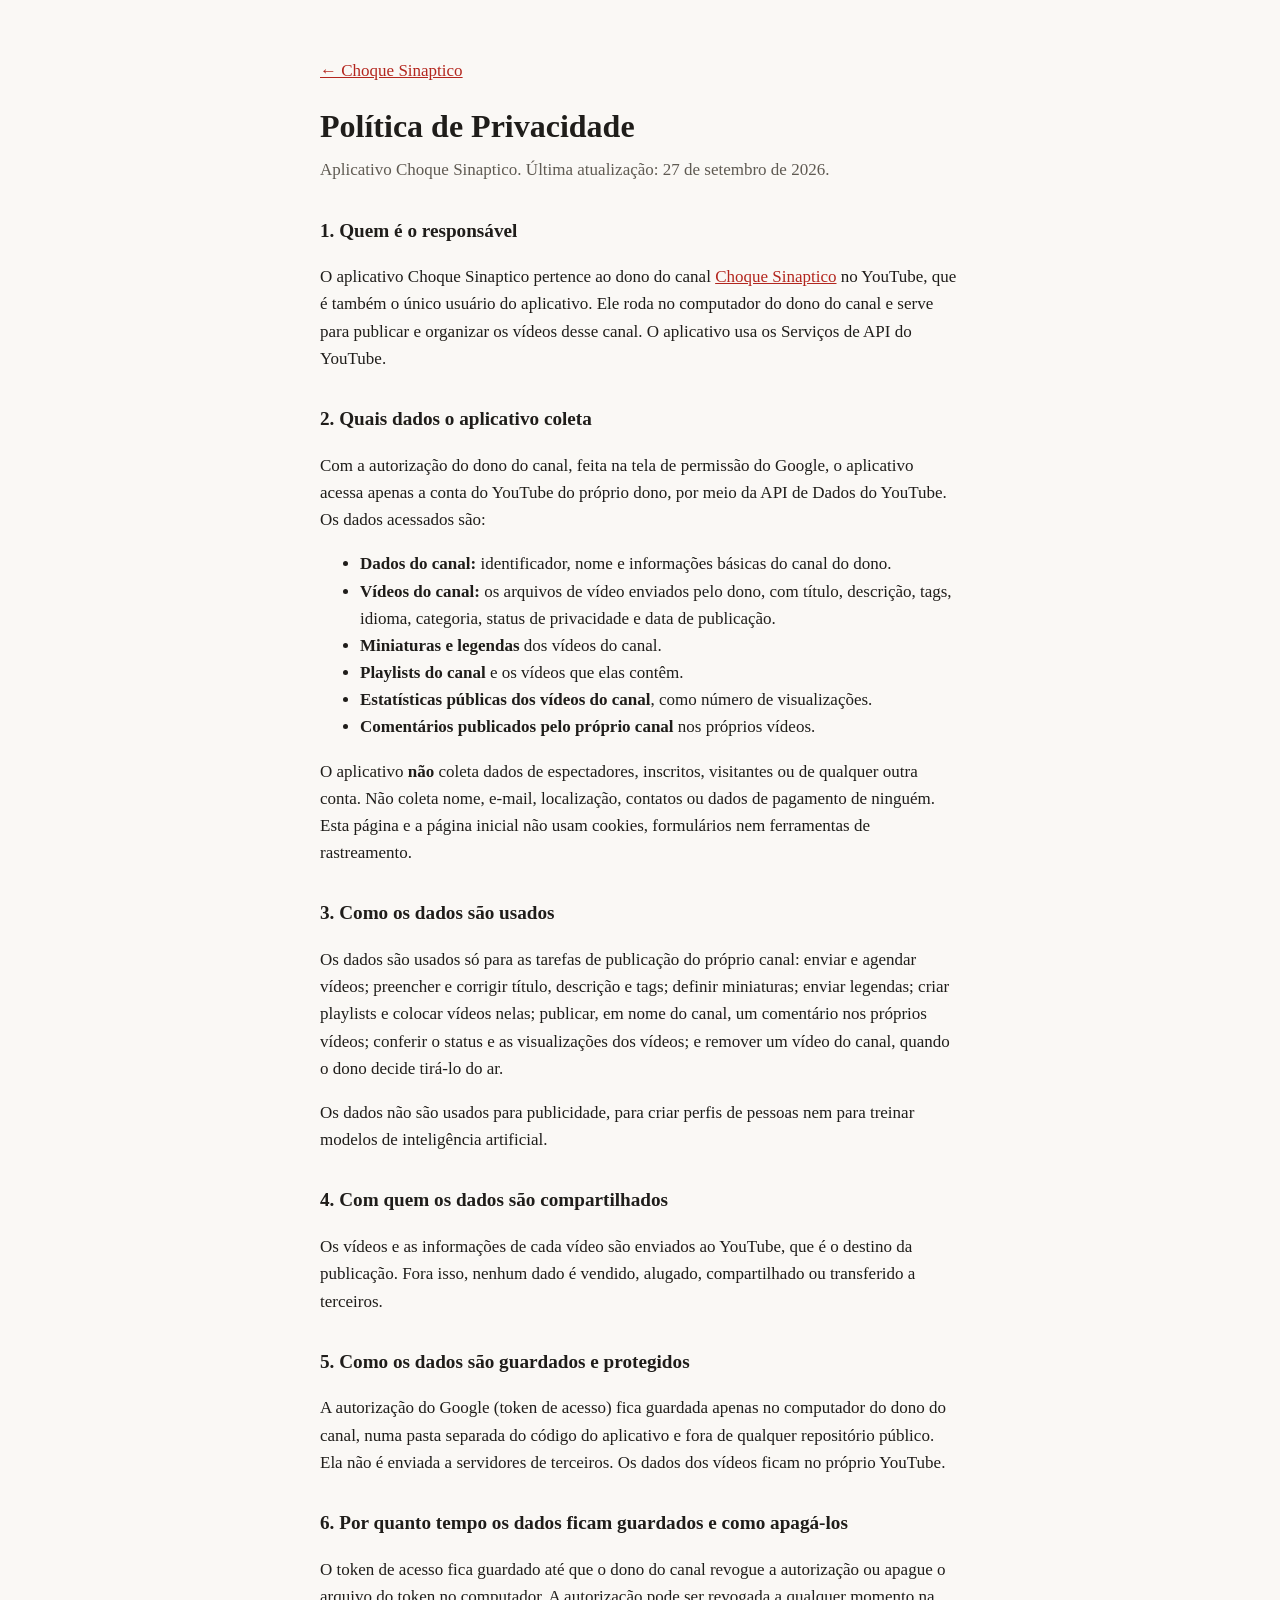
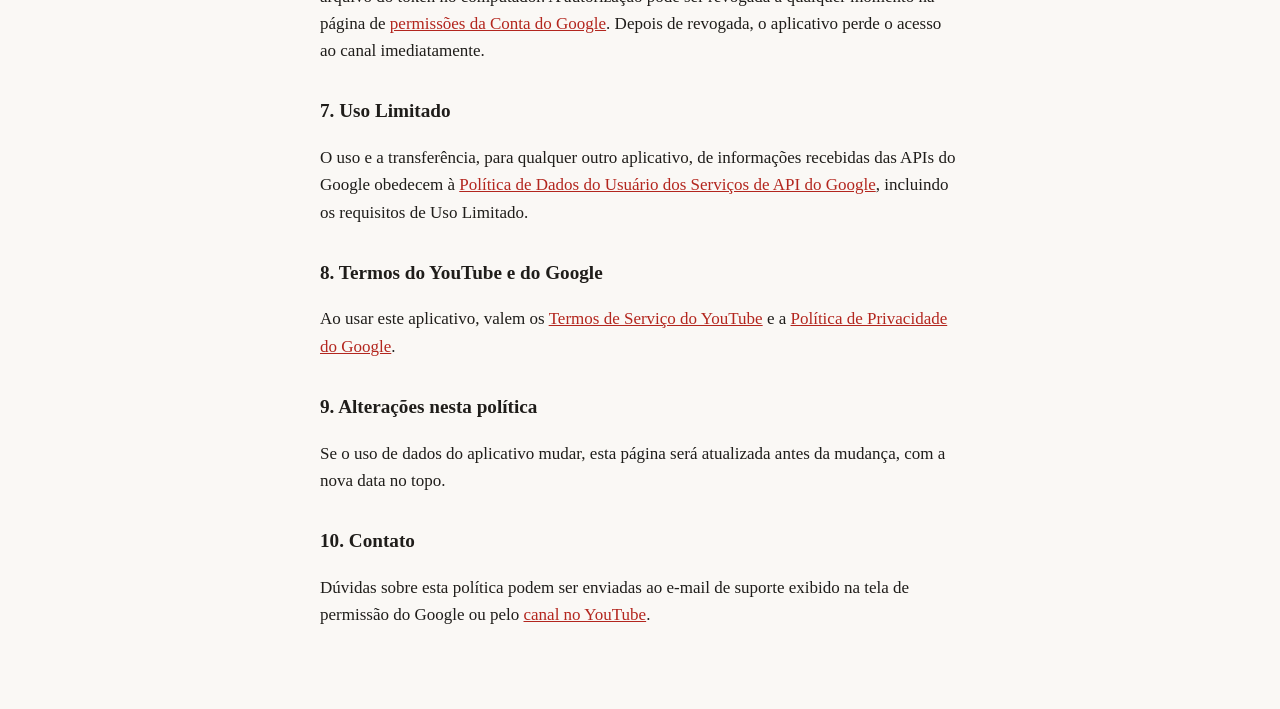
==== docs/privacidade.html @ add7c1a5 "Site do app Choque Sinaptico: página inicial e política de privacidade Servido pelo GitHub Pages a p" ====
<!doctype html>
<html lang="pt-BR">
<head>
<meta charset="utf-8">
<meta name="viewport" content="width=device-width, initial-scale=1">
<meta http-equiv="Content-Security-Policy" content="default-src 'none'; style-src 'self'; img-src 'self'; base-uri 'none'; form-action 'none'">
<meta name="referrer" content="no-referrer">
<title>Política de Privacidade do aplicativo Choque Sinaptico</title>
<link rel="stylesheet" href="estilo.css">
</head>
<body>
<main>
  <p><a href="https://maathmartins-ux.github.io/">← Choque Sinaptico</a></p>
  <h1>Política de Privacidade</h1>
  <p class="sub">Aplicativo Choque Sinaptico. Última atualização: 27 de setembro de 2026.</p>

  <h2>1. Quem é o responsável</h2>
  <p>O aplicativo Choque Sinaptico pertence ao dono do canal <a href="https://www.youtube.com/@choquesinaptico2760">Choque Sinaptico</a> no YouTube, que é também o único usuário do aplicativo. Ele roda no computador do dono do canal e serve para publicar e organizar os vídeos desse canal. O aplicativo usa os Serviços de API do YouTube.</p>

  <h2>2. Quais dados o aplicativo coleta</h2>
  <p>Com a autorização do dono do canal, feita na tela de permissão do Google, o aplicativo acessa apenas a conta do YouTube do próprio dono, por meio da API de Dados do YouTube. Os dados acessados são:</p>
  <ul>
    <li><strong>Dados do canal:</strong> identificador, nome e informações básicas do canal do dono.</li>
    <li><strong>Vídeos do canal:</strong> os arquivos de vídeo enviados pelo dono, com título, descrição, tags, idioma, categoria, status de privacidade e data de publicação.</li>
    <li><strong>Miniaturas e legendas</strong> dos vídeos do canal.</li>
    <li><strong>Playlists do canal</strong> e os vídeos que elas contêm.</li>
    <li><strong>Estatísticas públicas dos vídeos do canal</strong>, como número de visualizações.</li>
    <li><strong>Comentários publicados pelo próprio canal</strong> nos próprios vídeos.</li>
  </ul>
  <p>O aplicativo <strong>não</strong> coleta dados de espectadores, inscritos, visitantes ou de qualquer outra conta. Não coleta nome, e-mail, localização, contatos ou dados de pagamento de ninguém. Esta página e a página inicial não usam cookies, formulários nem ferramentas de rastreamento.</p>

  <h2>3. Como os dados são usados</h2>
  <p>Os dados são usados só para as tarefas de publicação do próprio canal: enviar e agendar vídeos; preencher e corrigir título, descrição e tags; definir miniaturas; enviar legendas; criar playlists e colocar vídeos nelas; publicar, em nome do canal, um comentário nos próprios vídeos; conferir o status e as visualizações dos vídeos; e remover um vídeo do canal, quando o dono decide tirá-lo do ar.</p>
  <p>Os dados não são usados para publicidade, para criar perfis de pessoas nem para treinar modelos de inteligência artificial.</p>

  <h2>4. Com quem os dados são compartilhados</h2>
  <p>Os vídeos e as informações de cada vídeo são enviados ao YouTube, que é o destino da publicação. Fora isso, nenhum dado é vendido, alugado, compartilhado ou transferido a terceiros.</p>

  <h2>5. Como os dados são guardados e protegidos</h2>
  <p>A autorização do Google (token de acesso) fica guardada apenas no computador do dono do canal, numa pasta separada do código do aplicativo e fora de qualquer repositório público. Ela não é enviada a servidores de terceiros. Os dados dos vídeos ficam no próprio YouTube.</p>

  <h2>6. Por quanto tempo os dados ficam guardados e como apagá-los</h2>
  <p>O token de acesso fica guardado até que o dono do canal revogue a autorização ou apague o arquivo do token no computador. A autorização pode ser revogada a qualquer momento na página de <a href="https://myaccount.google.com/permissions">permissões da Conta do Google</a>. Depois de revogada, o aplicativo perde o acesso ao canal imediatamente.</p>

  <h2>7. Uso Limitado</h2>
  <p>O uso e a transferência, para qualquer outro aplicativo, de informações recebidas das APIs do Google obedecem à <a href="https://developers.google.com/terms/api-services-user-data-policy">Política de Dados do Usuário dos Serviços de API do Google</a>, incluindo os requisitos de Uso Limitado.</p>

  <h2>8. Termos do YouTube e do Google</h2>
  <p>Ao usar este aplicativo, valem os <a href="https://www.youtube.com/t/terms">Termos de Serviço do YouTube</a> e a <a href="https://policies.google.com/privacy">Política de Privacidade do Google</a>.</p>

  <h2>9. Alterações nesta política</h2>
  <p>Se o uso de dados do aplicativo mudar, esta página será atualizada antes da mudança, com a nova data no topo.</p>

  <h2>10. Contato</h2>
  <p>Dúvidas sobre esta política podem ser enviadas ao e-mail de suporte exibido na tela de permissão do Google ou pelo <a href="https://www.youtube.com/@choquesinaptico2760">canal no YouTube</a>.</p>
</main>
</body>
</html>
---- docs/estilo.css ----
:root { --fundo: #faf8f5; --texto: #1f1d1a; --suave: #5f5a52; --destaque: #b3261e; }
@media (prefers-color-scheme: dark) {
  :root { --fundo: #161513; --texto: #ece8e1; --suave: #a8a196; --destaque: #f2b8b5; }
}
* { box-sizing: border-box; }
body { margin: 0; background: var(--fundo); color: var(--texto);
       font: 17px/1.6 Georgia, "Times New Roman", serif; }
main { max-width: 42rem; margin: 0 auto; padding: 2.5rem 1rem 4rem; }
h1 { font-size: 2rem; margin: 0 0 .25rem; }
h2 { font-size: 1.2rem; margin-top: 2rem; }
.sub { color: var(--suave); margin-top: 0; }
a { color: var(--destaque); }
.botao { display: inline-block; padding: .55rem 1rem; border: 1px solid var(--destaque);
         border-radius: 6px; text-decoration: none; }
nav { margin-top: 2.5rem; padding-top: 1rem; border-top: 1px solid var(--suave); }
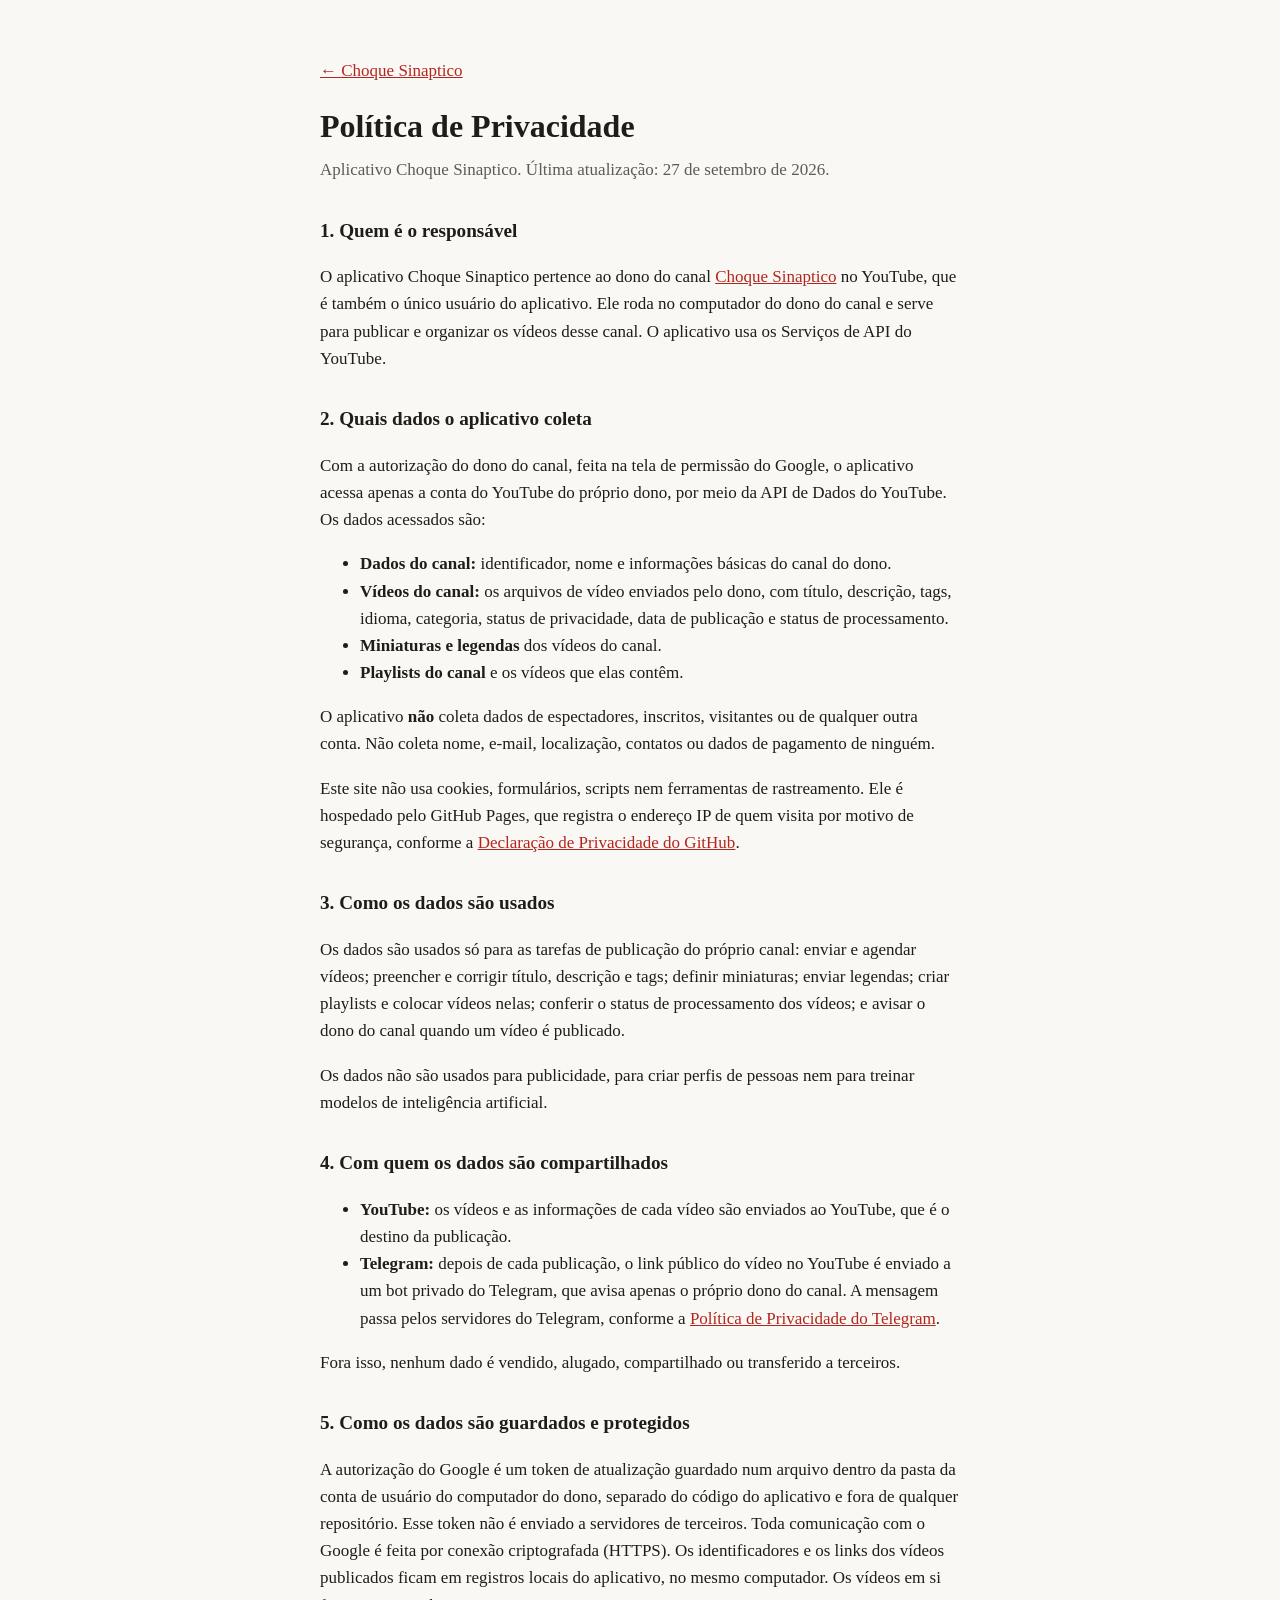
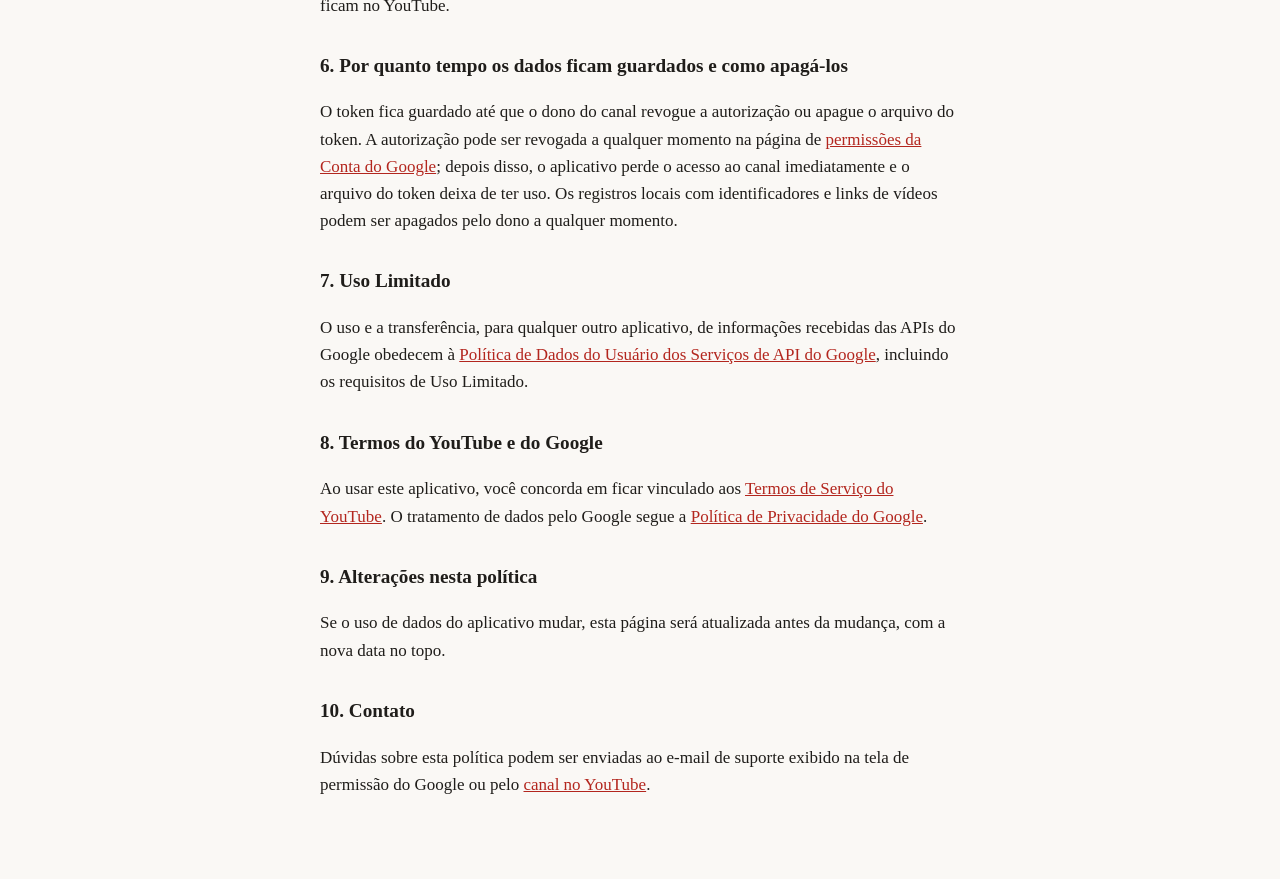
==== commit 69b83d43: "Blindagem do site: trava em 3 hooks, lista branca e política corrigida Achados da auditoria adversar" ====
--- a/docs/privacidade.html
+++ b/docs/privacidade.html
@@ -15,44 +15,47 @@
   <p class="sub">Aplicativo Choque Sinaptico. Última atualização: 27 de setembro de 2026.</p>
 
   <h2>1. Quem é o responsável</h2>
-  <p>O aplicativo Choque Sinaptico pertence ao dono do canal <a href="https://www.youtube.com/@choquesinaptico2760">Choque Sinaptico</a> no YouTube, que é também o único usuário do aplicativo. Ele roda no computador do dono do canal e serve para publicar e organizar os vídeos desse canal. O aplicativo usa os Serviços de API do YouTube.</p>
+  <p>O aplicativo Choque Sinaptico pertence ao dono do canal <a href="https://www.youtube.com/channel/UCyptkqSZVcgpMFShxWrNfuQ">Choque Sinaptico</a> no YouTube, que é também o único usuário do aplicativo. Ele roda no computador do dono do canal e serve para publicar e organizar os vídeos desse canal. O aplicativo usa os Serviços de API do YouTube.</p>
 
   <h2>2. Quais dados o aplicativo coleta</h2>
   <p>Com a autorização do dono do canal, feita na tela de permissão do Google, o aplicativo acessa apenas a conta do YouTube do próprio dono, por meio da API de Dados do YouTube. Os dados acessados são:</p>
   <ul>
     <li><strong>Dados do canal:</strong> identificador, nome e informações básicas do canal do dono.</li>
-    <li><strong>Vídeos do canal:</strong> os arquivos de vídeo enviados pelo dono, com título, descrição, tags, idioma, categoria, status de privacidade e data de publicação.</li>
+    <li><strong>Vídeos do canal:</strong> os arquivos de vídeo enviados pelo dono, com título, descrição, tags, idioma, categoria, status de privacidade, data de publicação e status de processamento.</li>
     <li><strong>Miniaturas e legendas</strong> dos vídeos do canal.</li>
     <li><strong>Playlists do canal</strong> e os vídeos que elas contêm.</li>
-    <li><strong>Estatísticas públicas dos vídeos do canal</strong>, como número de visualizações.</li>
-    <li><strong>Comentários publicados pelo próprio canal</strong> nos próprios vídeos.</li>
   </ul>
-  <p>O aplicativo <strong>não</strong> coleta dados de espectadores, inscritos, visitantes ou de qualquer outra conta. Não coleta nome, e-mail, localização, contatos ou dados de pagamento de ninguém. Esta página e a página inicial não usam cookies, formulários nem ferramentas de rastreamento.</p>
+  <p>O aplicativo <strong>não</strong> coleta dados de espectadores, inscritos, visitantes ou de qualquer outra conta. Não coleta nome, e-mail, localização, contatos ou dados de pagamento de ninguém.</p>
+  <p>Este site não usa cookies, formulários, scripts nem ferramentas de rastreamento. Ele é hospedado pelo GitHub Pages, que registra o endereço IP de quem visita por motivo de segurança, conforme a <a href="https://docs.github.com/en/site-policy/privacy-policies/github-general-privacy-statement">Declaração de Privacidade do GitHub</a>.</p>
 
   <h2>3. Como os dados são usados</h2>
-  <p>Os dados são usados só para as tarefas de publicação do próprio canal: enviar e agendar vídeos; preencher e corrigir título, descrição e tags; definir miniaturas; enviar legendas; criar playlists e colocar vídeos nelas; publicar, em nome do canal, um comentário nos próprios vídeos; conferir o status e as visualizações dos vídeos; e remover um vídeo do canal, quando o dono decide tirá-lo do ar.</p>
+  <p>Os dados são usados só para as tarefas de publicação do próprio canal: enviar e agendar vídeos; preencher e corrigir título, descrição e tags; definir miniaturas; enviar legendas; criar playlists e colocar vídeos nelas; conferir o status de processamento dos vídeos; e avisar o dono do canal quando um vídeo é publicado.</p>
   <p>Os dados não são usados para publicidade, para criar perfis de pessoas nem para treinar modelos de inteligência artificial.</p>
 
   <h2>4. Com quem os dados são compartilhados</h2>
-  <p>Os vídeos e as informações de cada vídeo são enviados ao YouTube, que é o destino da publicação. Fora isso, nenhum dado é vendido, alugado, compartilhado ou transferido a terceiros.</p>
+  <ul>
+    <li><strong>YouTube:</strong> os vídeos e as informações de cada vídeo são enviados ao YouTube, que é o destino da publicação.</li>
+    <li><strong>Telegram:</strong> depois de cada publicação, o link público do vídeo no YouTube é enviado a um bot privado do Telegram, que avisa apenas o próprio dono do canal. A mensagem passa pelos servidores do Telegram, conforme a <a href="https://telegram.org/privacy">Política de Privacidade do Telegram</a>.</li>
+  </ul>
+  <p>Fora isso, nenhum dado é vendido, alugado, compartilhado ou transferido a terceiros.</p>
 
   <h2>5. Como os dados são guardados e protegidos</h2>
-  <p>A autorização do Google (token de acesso) fica guardada apenas no computador do dono do canal, numa pasta separada do código do aplicativo e fora de qualquer repositório público. Ela não é enviada a servidores de terceiros. Os dados dos vídeos ficam no próprio YouTube.</p>
+  <p>A autorização do Google é um token de atualização guardado num arquivo dentro da pasta da conta de usuário do computador do dono, separado do código do aplicativo e fora de qualquer repositório. Esse token não é enviado a servidores de terceiros. Toda comunicação com o Google é feita por conexão criptografada (HTTPS). Os identificadores e os links dos vídeos publicados ficam em registros locais do aplicativo, no mesmo computador. Os vídeos em si ficam no YouTube.</p>
 
   <h2>6. Por quanto tempo os dados ficam guardados e como apagá-los</h2>
-  <p>O token de acesso fica guardado até que o dono do canal revogue a autorização ou apague o arquivo do token no computador. A autorização pode ser revogada a qualquer momento na página de <a href="https://myaccount.google.com/permissions">permissões da Conta do Google</a>. Depois de revogada, o aplicativo perde o acesso ao canal imediatamente.</p>
+  <p>O token fica guardado até que o dono do canal revogue a autorização ou apague o arquivo do token. A autorização pode ser revogada a qualquer momento na página de <a href="https://myaccount.google.com/permissions">permissões da Conta do Google</a>; depois disso, o aplicativo perde o acesso ao canal imediatamente e o arquivo do token deixa de ter uso. Os registros locais com identificadores e links de vídeos podem ser apagados pelo dono a qualquer momento.</p>
 
   <h2>7. Uso Limitado</h2>
   <p>O uso e a transferência, para qualquer outro aplicativo, de informações recebidas das APIs do Google obedecem à <a href="https://developers.google.com/terms/api-services-user-data-policy">Política de Dados do Usuário dos Serviços de API do Google</a>, incluindo os requisitos de Uso Limitado.</p>
 
   <h2>8. Termos do YouTube e do Google</h2>
-  <p>Ao usar este aplicativo, valem os <a href="https://www.youtube.com/t/terms">Termos de Serviço do YouTube</a> e a <a href="https://policies.google.com/privacy">Política de Privacidade do Google</a>.</p>
+  <p>Ao usar este aplicativo, você concorda em ficar vinculado aos <a href="https://www.youtube.com/t/terms">Termos de Serviço do YouTube</a>. O tratamento de dados pelo Google segue a <a href="https://policies.google.com/privacy">Política de Privacidade do Google</a>.</p>
 
   <h2>9. Alterações nesta política</h2>
   <p>Se o uso de dados do aplicativo mudar, esta página será atualizada antes da mudança, com a nova data no topo.</p>
 
   <h2>10. Contato</h2>
-  <p>Dúvidas sobre esta política podem ser enviadas ao e-mail de suporte exibido na tela de permissão do Google ou pelo <a href="https://www.youtube.com/@choquesinaptico2760">canal no YouTube</a>.</p>
+  <p>Dúvidas sobre esta política podem ser enviadas ao e-mail de suporte exibido na tela de permissão do Google ou pelo <a href="https://www.youtube.com/channel/UCyptkqSZVcgpMFShxWrNfuQ">canal no YouTube</a>.</p>
 </main>
 </body>
 </html>
